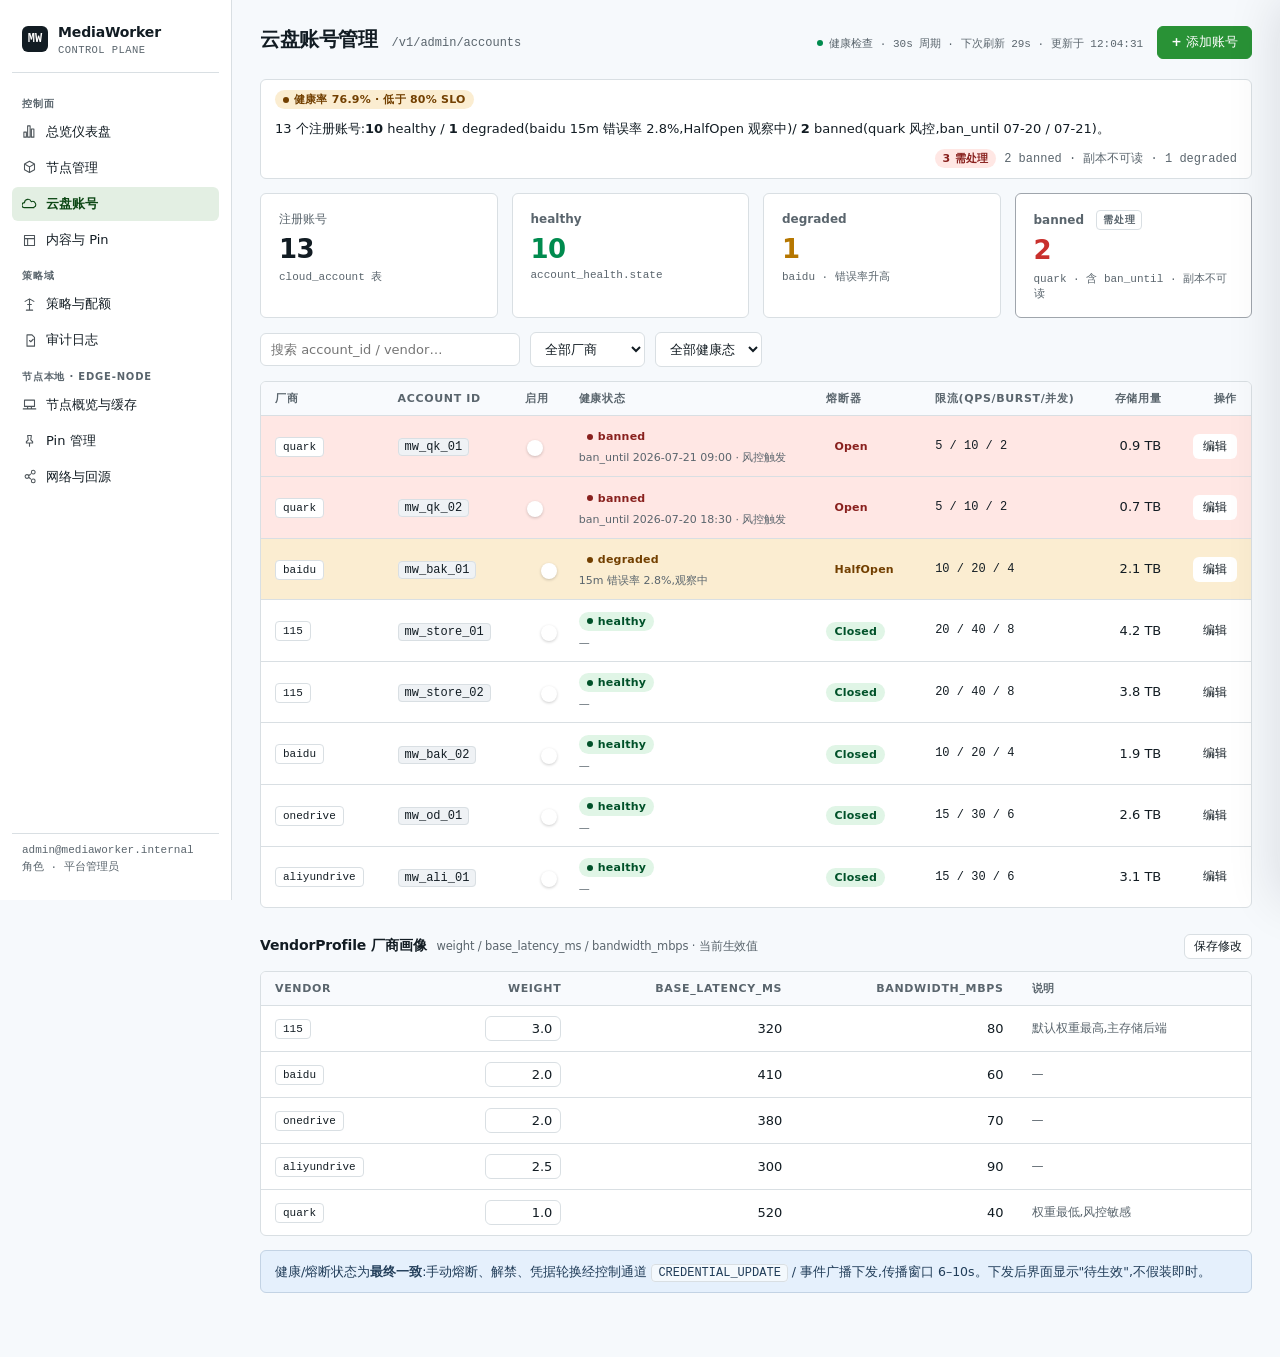
==== ui/accounts.html @ b16d65c3 "fix(accountpool): register OAuth2 credentials in BuildFromConfig BuildFromConfig created a TokenMana" ====
<!doctype html>
<html lang="zh-CN">
<head>
<meta charset="utf-8" />
<meta name="viewport" content="width=device-width, initial-scale=1" />
<title>云盘账号 · MediaWorker 控制面</title>
<link rel="stylesheet" href="assets/app.css" />
<style>
  /* 精修模板:状态一句话 / 锚点卡 / 行分层 / 轮询活体 — 与节点本地页同一语言 */
  .status-strip {
    display: flex; align-items: center; gap: 10px; flex-wrap: wrap;
    border: 1px solid var(--border); border-radius: var(--radius);
    background: var(--surface); padding: 10px 14px; margin-bottom: 14px;
    font-size: 13px;
  }
  .status-strip .s-text b { font-weight: 650; font-variant-numeric: tabular-nums; }
  .status-strip .s-alert { margin-left: auto; display: inline-flex; align-items: center; gap: 8px; font: 12px var(--font-mono); color: var(--muted); }
  .card-anchor { border-color: oklch(72% 0.012 250); }
  .card-anchor .watch {
    font: 600 10px var(--font-mono); letter-spacing: 0.08em; text-transform: uppercase;
    color: var(--muted); border: 1px solid var(--border); border-radius: 4px; padding: 2px 6px; margin-left: 6px;
  }
  tr.row-bad td { background: var(--danger-bg); }
  tr.row-warn td { background: var(--warn-bg); }
  tr.row-dim td { opacity: 0.6; }
  @keyframes fd-pulse { 0%, 100% { opacity: 1; } 50% { opacity: 0.3; } }
  .freshness .dot { animation: fd-pulse 2s ease-in-out infinite; }
  .freshness .tick { font: 11px var(--font-mono); color: var(--muted); }
</style>
</head>
<body>
<div class="shell">
  <aside class="sidebar"></aside>
  <main class="main">
    <div class="topbar">
      <button class="menu-btn">☰</button>
      <h1>云盘账号管理</h1>
      <span class="crumb">/v1/admin/accounts</span>
      <span class="spacer"></span>
      <span class="freshness"><span class="dot"></span>健康检查 · 30s 周期<span class="tick" id="poll-tick">· 下次刷新 30s · 更新于 12:04:31</span></span>
      <button class="btn primary" id="add-acct">+ 添加账号</button>
    </div>

    <!-- 状态一句话:健康率结论先行,banned/degraded 单独亮出 -->
    <div class="status-strip" data-od-id="status-strip">
      <span class="pill warn"><span class="d"></span>健康率 76.9% · 低于 80% SLO</span>
      <span class="s-text">13 个注册账号:<b>10</b> healthy / <b>1</b> degraded(baidu 15m 错误率 2.8%,HalfOpen 观察中)/ <b>2</b> banned(quark 风控,ban_until 07-20 / 07-21)。</span>
      <span class="s-alert"><span class="pill bad">3 需处理</span>2 banned · 副本不可读 · 1 degraded</span>
    </div>

    <div class="grid g-4" style="margin-bottom:14px;">
      <div class="card stat"><span class="label">注册账号</span><span class="value num">13</span><span class="target">cloud_account 表</span></div>
      <div class="card stat ok"><span class="label">healthy</span><span class="value num">10</span><span class="target">account_health.state</span></div>
      <div class="card stat warn"><span class="label">degraded</span><span class="value num">1</span><span class="target">baidu · 错误率升高</span></div>
      <div class="card stat bad card-anchor"><span class="label">banned <span class="watch">需处理</span></span><span class="value num">2</span><span class="target">quark · 含 ban_until · 副本不可读</span></div>
    </div>

    <div class="toolbar">
      <input class="input search" id="q" placeholder="搜索 account_id / vendor…" />
      <select class="input" id="f-vendor">
        <option value="">全部厂商</option><option>115</option><option>baidu</option><option>quark</option><option>onedrive</option><option>aliyundrive</option>
      </select>
      <select class="input" id="f-state">
        <option value="">全部健康态</option><option>healthy</option><option>degraded</option><option>banned</option>
      </select>
    </div>

    <div class="tbl-wrap">
      <table class="tbl">
        <thead>
          <tr>
            <th>厂商</th><th>Account ID</th><th>启用</th><th>健康状态</th><th>熔断器</th>
            <th>限流(QPS/Burst/并发)</th><th class="r">存储用量</th><th class="r">操作</th>
          </tr>
        </thead>
        <tbody id="acct-body"></tbody>
      </table>
    </div>

    <!-- VendorProfile -->
    <div class="section-h">VendorProfile 厂商画像
      <span class="hint">weight / base_latency_ms / bandwidth_mbps · 当前生效值</span>
      <span class="spacer"></span>
      <button class="btn sm" id="vp-save">保存修改</button>
    </div>
    <div class="tbl-wrap">
      <table class="tbl">
        <thead><tr><th>Vendor</th><th class="r">weight</th><th class="r">base_latency_ms</th><th class="r">bandwidth_mbps</th><th>说明</th></tr></thead>
        <tbody id="vp-body"></tbody>
      </table>
    </div>

    <div class="notice mt">
      <div>健康/熔断状态为<b>最终一致</b>:手动熔断、解禁、凭据轮换经控制通道 <code>CREDENTIAL_UPDATE</code> / 事件广播下发,传播窗口 6–10s。下发后界面显示"待生效",不假装即时。</div>
    </div>
  </main>
</div>

<!-- 编辑抽屉 -->
<div class="drawer" id="acct-drawer">
  <div class="d-head">
    <div>
      <h2 id="ad-title">编辑账号</h2>
      <div class="sub mono" id="ad-id"></div>
    </div>
    <button class="d-close" onclick="MW.closeAll()">✕</button>
  </div>
  <div class="d-body">
    <div class="card">
      <h3>基本信息</h3>
      <div class="form-row">
        <div class="field"><label>厂商</label>
          <select class="input" id="ad-vendor"><option>115</option><option>baidu</option><option>quark</option><option>onedrive</option><option>aliyundrive</option></select>
        </div>
        <div class="field"><label>Account ID</label><input class="input mono" id="ad-acct" /></div>
      </div>
      <div class="field">
        <label>凭据(JSON)</label>
        <textarea class="input mono" id="ad-cred" rows="4" placeholder='留空 = 不修改。当前值已掩码:{"cookies":"••••••","refresh_token":"••••••"}'></textarea>
        <span class="help">凭据为敏感数据,默认只显示掩码;覆盖写入会触发 CREDENTIAL_UPDATE 广播并写审计。</span>
      </div>
    </div>

    <div class="card mt">
      <h3>限流配置</h3>
      <div class="form-row">
        <div class="field"><label>QPS</label><input class="input num" id="ad-qps" /></div>
        <div class="field"><label>Burst</label><input class="input num" id="ad-burst" /></div>
      </div>
      <div class="field" style="width:50%;"><label>并发数</label><input class="input num" id="ad-conc" /></div>
    </div>

    <div class="card mt">
      <h3>运行状态(只读)</h3>
      <dl class="dl" id="ad-status"></dl>
    </div>

    <div class="section-h">操作</div>
    <div style="display:flex;gap:8px;flex-wrap:wrap;">
      <button class="btn primary" id="ad-save">保存并下发</button>
      <button class="btn" id="ad-rotate">轮换凭据</button>
      <button class="btn" id="ad-circuit">手动熔断</button>
      <button class="btn danger" id="ad-ban">手动封禁</button>
    </div>
    <p style="font-size:11.5px;color:var(--muted);margin-top:10px;">
      封禁 / 熔断为危险操作,需二次确认并写审计日志;解封与解禁在确认后同样走 6–10s 传播。
    </p>
  </div>
</div>

<script src="assets/app.js"></script>
<script>
  MW.injectSidebar('accounts');
  MW.injectChrome();

  const accts = [
    { v:'115',         id:'mw_store_01', on:true,  st:'healthy',  circ:'Closed',   qps:[20,40,8],  use:'4.2 TB', err:'—' },
    { v:'115',         id:'mw_store_02', on:true,  st:'healthy',  circ:'Closed',   qps:[20,40,8],  use:'3.8 TB', err:'—' },
    { v:'baidu',       id:'mw_bak_01',   on:true,  st:'degraded', circ:'HalfOpen', qps:[10,20,4],  use:'2.1 TB', err:'15m 错误率 2.8%,观察中' },
    { v:'baidu',       id:'mw_bak_02',   on:true,  st:'healthy',  circ:'Closed',   qps:[10,20,4],  use:'1.9 TB', err:'—' },
    { v:'quark',       id:'mw_qk_01',    on:false, st:'banned',   circ:'Open',     qps:[5,10,2],   use:'0.9 TB', err:'ban_until 2026-07-21 09:00 · 风控触发' },
    { v:'quark',       id:'mw_qk_02',    on:false, st:'banned',   circ:'Open',     qps:[5,10,2],   use:'0.7 TB', err:'ban_until 2026-07-20 18:30 · 风控触发' },
    { v:'onedrive',    id:'mw_od_01',    on:true,  st:'healthy',  circ:'Closed',   qps:[15,30,6],  use:'2.6 TB', err:'—' },
    { v:'aliyundrive', id:'mw_ali_01',   on:true,  st:'healthy',  circ:'Closed',   qps:[15,30,6],  use:'3.1 TB', err:'—' },
  ];

  const healthPill = s => s==='healthy' ? '<span class="pill ok"><span class="d"></span>healthy</span>'
    : s==='degraded' ? '<span class="pill warn"><span class="d"></span>degraded</span>'
    : '<span class="pill bad"><span class="d"></span>banned</span>';
  const circPill = c => c==='Closed' ? '<span class="pill ok">Closed</span>'
    : c==='HalfOpen' ? '<span class="pill warn">HalfOpen</span>'
    : '<span class="pill bad">Open</span>';

  function render() {
    const q = document.getElementById('q').value.trim().toLowerCase();
    const fv = document.getElementById('f-vendor').value;
    const fs = document.getElementById('f-state').value;
    const rows = accts.filter(a =>
      (!q || (a.v + a.id).toLowerCase().includes(q)) && (!fv || a.v === fv) && (!fs || a.st === fs));
    const rank = { banned: 0, degraded: 1, healthy: 2 };
    rows.sort((a, b) => rank[a.st] - rank[b.st]);
    const rowCls = a => a.st === 'banned' ? 'clickable row-bad' : a.st === 'degraded' ? 'clickable row-warn' : 'clickable';
    document.getElementById('acct-body').innerHTML = rows.map(a => `
      <tr class="${rowCls(a)}" data-i="${accts.indexOf(a)}">
        <td><span class="chip">${a.v}</span></td>
        <td><code>${a.id}</code></td>
        <td><label class="switch" onclick="event.stopPropagation()"><input type="checkbox" ${a.on?'checked':''} data-toggle="${accts.indexOf(a)}"><span class="track"></span></label></td>
        <td>${healthPill(a.st)}<div style="font-size:11px;color:var(--muted);margin-top:3px;max-width:220px">${a.err}</div></td>
        <td>${circPill(a.circ)}</td>
        <td class="mono" style="font-size:12px">${a.qps.join(' / ')}</td>
        <td class="r num">${a.use}</td>
        <td class="r"><button class="btn sm ghost" data-i="${accts.indexOf(a)}">编辑</button></td>
      </tr>`).join('');
    document.querySelectorAll('#acct-body tr').forEach(tr =>
      tr.addEventListener('click', () => openAcct(+tr.dataset.i)));
    document.querySelectorAll('[data-toggle]').forEach(sw => sw.addEventListener('change', e => {
      const a = accts[+e.target.dataset.toggle];
      MW.dispatched(`${a.id} ${e.target.checked ? '启用' : '禁用'}`);
    }));
  }

  function openAcct(i) {
    const a = accts[i];
    document.getElementById('ad-id').textContent = `${a.v}:${a.id}`;
    document.getElementById('ad-vendor').value = a.v;
    document.getElementById('ad-acct').value = a.id;
    document.getElementById('ad-qps').value = a.qps[0];
    document.getElementById('ad-burst').value = a.qps[1];
    document.getElementById('ad-conc').value = a.qps[2];
    document.getElementById('ad-cred').value = '';
    document.getElementById('ad-status').innerHTML = `
      <dt>健康状态</dt><dd>${healthPill(a.st)}</dd>
      <dt>熔断器</dt><dd>${circPill(a.circ)}</dd>
      <dt>最近错误</dt><dd style="font-size:12.5px">${a.err}</dd>
      <dt>存储用量</dt><dd class="num">${a.use}</dd>
      <dt>延迟(基线/实测)</dt><dd class="num">${({ '115':320, baidu:410, quark:520, onedrive:380, aliyundrive:300 })[a.v]} ms / ${({ '115':342, baidu:588, quark:0, onedrive:361, aliyundrive:298 })[a.v] || '—'} ms</dd>`;
    document.getElementById('ad-save').onclick = () => { MW.closeAll(); MW.dispatched('账号配置更新'); };
    document.getElementById('ad-rotate').onclick = () => MW.confirmDanger({
      title:'轮换凭据', body:`将向全节点广播 CREDENTIAL_UPDATE,旧凭据在快照周期后失效。确认轮换 ${a.v}:${a.id} 的凭据?`,
      phrase:'轮换凭据', actionLabel:'确认轮换', onConfirm:()=>MW.dispatched('凭据轮换')});
    document.getElementById('ad-circuit').onclick = () => MW.confirmDanger({
      title:'手动熔断(ForceOpen)', body:`熔断后该账号立即停止参与回源调度,恢复需手动 ForceClose。确认熔断 ${a.v}:${a.id}?`,
      phrase:'手动熔断', actionLabel:'确认熔断', onConfirm:()=>MW.dispatched('熔断器 ForceOpen')});
    document.getElementById('ad-ban').onclick = () => MW.confirmDanger({
      title:'手动封禁', body:`MarkBanned 会将账号置为 banned 并强制开熔断,影响所有引用该账号副本的内容可读性。确认封禁 ${a.v}:${a.id}?`,
      phrase:'确认封禁', actionLabel:'确认封禁', onConfirm:()=>MW.dispatched('手动封禁')});
    MW.openDrawer('acct-drawer');
  }

  document.getElementById('add-acct').onclick = () => openAcct(0);

  // VendorProfile — 需求文档 §5.1 默认值
  const vp = [
    ['115',         3.0, 320, 80,  '默认权重最高,主存储后端'],
    ['baidu',       2.0, 410, 60,  ''],
    ['onedrive',    2.0, 380, 70,  ''],
    ['aliyundrive', 2.5, 300, 90,  ''],
    ['quark',       1.0, 520, 40,  '权重最低,风控敏感'],
  ];
  document.getElementById('vp-body').innerHTML = vp.map(r => `
    <tr><td><span class="chip">${r[0]}</span></td>
      <td class="r"><input class="input num" style="width:76px;padding:4px 8px;text-align:right" value="${r[1].toFixed(1)}"></td>
      <td class="r num">${r[2]}</td><td class="r num">${r[3]}</td>
      <td style="font-size:12px;color:var(--muted)">${r[4]||'—'}</td></tr>`).join('');
  document.getElementById('vp-save').onclick = () => MW.dispatched('VendorProfile 更新');

  ['q','f-vendor','f-state'].forEach(id => document.getElementById(id).addEventListener('input', render));
  render();

  // 轮询活体感:倒计时 + 更新时刻(时钟真实走动,健康态为 30s 检查快照)
  (function () {
    const tick = document.getElementById('poll-tick');
    let left = 30, last = '12:04:31';
    const clock = () => new Date().toTimeString().slice(0, 8);
    setInterval(() => {
      left -= 1;
      if (left <= 0) { left = 30; last = clock(); }
      tick.textContent = `· 下次刷新 ${left}s · 更新于 ${last}`;
    }, 1000);
  })();
</script>
</body>
</html>
---- ui/assets/app.css ----
/* ==========================================================================
   MediaWorker Admin — 共享设计系统
   方向:Tech / Utility(Datadog / GitHub 系) — 信息密度优先,等宽数字,
   细线边框,状态徽章。令牌来自方向库 tech-utility,语义色用 oklch 推导。
   ========================================================================== */

:root {
  /* 方向库 tech-utility 令牌(verbatim) */
  --bg:      oklch(98% 0.005 250);
  --surface: oklch(100% 0 0);
  --fg:      oklch(22% 0.02 240);
  --muted:   oklch(50% 0.018 240);
  --border:  oklch(90% 0.008 240);
  --accent:  oklch(58% 0.16 145);

  /* 语义色 — 按用途命名,oklch 推导 */
  --success:      oklch(56% 0.14 155);
  --success-bg:   oklch(95% 0.03 155);
  --warn:         oklch(62% 0.14 75);
  --warn-bg:      oklch(95% 0.04 85);
  --danger:       oklch(55% 0.19 27);
  --danger-bg:    oklch(95% 0.03 27);
  --info:         oklch(52% 0.11 250);
  --info-bg:      oklch(95% 0.02 250);
  --planned:      oklch(52% 0.09 290);
  --planned-bg:   oklch(95% 0.02 290);

  --font-body: -apple-system, BlinkMacSystemFont, 'Inter', 'Segoe UI', system-ui, sans-serif;
  --font-mono: 'JetBrains Mono', 'IBM Plex Mono', ui-monospace, Menlo, monospace;

  --radius: 6px;
  --sidebar-w: 232px;
}

* { box-sizing: border-box; margin: 0; padding: 0; }

html, body {
  background: var(--bg);
  color: var(--fg);
  font: 14px/1.55 var(--font-body);
  -webkit-font-smoothing: antialiased;
}

.mono, .num { font-family: var(--font-mono); font-variant-numeric: tabular-nums; }
.num { font-family: var(--font-body); font-variant-numeric: tabular-nums; }

/* ---------- 布局骨架 ---------- */
.shell { display: flex; min-height: 100vh; }

.sidebar {
  width: var(--sidebar-w);
  flex: 0 0 var(--sidebar-w);
  background: var(--surface);
  border-right: 1px solid var(--border);
  position: sticky;
  top: 0;
  height: 100vh;
  display: flex;
  flex-direction: column;
  padding: 16px 12px;
  gap: 2px;
}
.sidebar .brand {
  display: flex; align-items: center; gap: 10px;
  padding: 6px 10px 16px;
  border-bottom: 1px solid var(--border);
  margin-bottom: 12px;
}
.sidebar .brand .mark {
  width: 26px; height: 26px; border-radius: 6px;
  background: var(--fg);
  display: grid; place-items: center;
  color: var(--surface);
  font: 700 12px/1 var(--font-mono);
}
.sidebar .brand .name { font-weight: 650; font-size: 14px; letter-spacing: -0.01em; }
.sidebar .brand .sub { font: 10.5px var(--font-mono); color: var(--muted); letter-spacing: 0.04em; }
.sidebar .nav-label {
  font: 600 10px/1 var(--font-body);
  letter-spacing: 0.08em; text-transform: uppercase;
  color: var(--muted);
  padding: 12px 10px 4px;
}
.sidebar a {
  display: flex; align-items: center; gap: 9px;
  padding: 7px 10px;
  border-radius: var(--radius);
  color: var(--fg);
  text-decoration: none;
  font-size: 13px; font-weight: 500;
}
.sidebar a svg { width: 15px; height: 15px; stroke-width: 1.7; flex: none; opacity: 0.75; }
.sidebar a:hover { background: oklch(96% 0.005 250); }
.sidebar a.active { background: oklch(94% 0.02 145); color: oklch(35% 0.1 145); font-weight: 600; }
.sidebar a.active svg { opacity: 1; }
.sidebar .foot {
  margin-top: auto;
  padding: 10px;
  border-top: 1px solid var(--border);
  font: 11px var(--font-mono);
  color: var(--muted);
  display: flex; flex-direction: column; gap: 3px;
}

.main { flex: 1; min-width: 0; padding: 24px 28px 64px; }

.topbar {
  display: flex; align-items: baseline; gap: 14px;
  margin-bottom: 20px;
  flex-wrap: wrap;
}
.topbar h1 { font-size: 20px; font-weight: 650; letter-spacing: -0.02em; }
.topbar .crumb { font: 12px var(--font-mono); color: var(--muted); }
.topbar .spacer { flex: 1; }
.topbar .freshness {
  font: 11px var(--font-mono); color: var(--muted);
  display: inline-flex; align-items: center; gap: 6px;
}
.freshness .dot { width: 6px; height: 6px; border-radius: 50%; background: var(--success); }

/* ---------- 卡片与栅格 ---------- */
.card {
  background: var(--surface);
  border: 1px solid var(--border);
  border-radius: var(--radius);
  padding: 16px 18px;
}
.card > h3, .card-title {
  font-size: 13px; font-weight: 650; letter-spacing: -0.01em;
  margin-bottom: 12px;
  display: flex; align-items: center; gap: 8px; flex-wrap: wrap;
}
.card .card-title .hint { font: 400 11px var(--font-body); color: var(--muted); }

.grid { display: grid; gap: 14px; }
.g-4 { grid-template-columns: repeat(4, 1fr); }
.g-3 { grid-template-columns: repeat(3, 1fr); }
.g-2 { grid-template-columns: repeat(2, 1fr); }
.g-21 { grid-template-columns: 2fr 1fr; }
.g-12 { grid-template-columns: 1fr 2fr; }
.mt { margin-top: 14px; }

/* ---------- 指标卡 ---------- */
.stat { display: flex; flex-direction: column; gap: 6px; }
.stat .label {
  font-size: 12px; color: var(--muted); font-weight: 550;
  display: flex; align-items: center; gap: 6px;
}
.stat .value {
  font: 650 26px/1.1 var(--font-body);
  font-variant-numeric: tabular-nums;
  letter-spacing: -0.02em;
}
.stat .value small { font: 500 13px var(--font-body); color: var(--muted); letter-spacing: 0; }
.stat .target { font: 11px var(--font-mono); color: var(--muted); }
.stat.ok .value { color: var(--success); }
.stat.warn .value { color: var(--warn); }
.stat.bad .value { color: var(--danger); }

/* ---------- 表格 ---------- */
.tbl-wrap { overflow-x: auto; border: 1px solid var(--border); border-radius: var(--radius); background: var(--surface); }
table.tbl { width: 100%; border-collapse: collapse; font-size: 13px; }
.tbl th {
  text-align: left;
  font: 600 11px var(--font-body);
  letter-spacing: 0.06em; text-transform: uppercase;
  color: var(--muted);
  padding: 9px 14px;
  border-bottom: 1px solid var(--border);
  white-space: nowrap;
  background: oklch(98.5% 0.004 250);
}
.tbl td {
  padding: 10px 14px;
  border-bottom: 1px solid var(--border);
  vertical-align: middle;
}
.tbl tr:last-child td { border-bottom: 0; }
.tbl tbody tr { transition: background 0.1s; }
.tbl tbody tr:hover { background: oklch(97.5% 0.004 250); }
.tbl tr.clickable { cursor: pointer; }
.tbl .r { text-align: right; }
.tbl .c { text-align: center; }
.tbl code, code {
  font: 12px var(--font-mono);
  background: oklch(96% 0.005 250);
  padding: 1px 6px; border-radius: 4px;
  border: 1px solid var(--border);
}

/* ---------- 徽章 / 状态 ---------- */
.pill {
  display: inline-flex; align-items: center; gap: 5px;
  font: 600 11px/1 var(--font-body);
  letter-spacing: 0.02em;
  padding: 4px 8px;
  border-radius: 999px;
  white-space: nowrap;
}
.pill .d { width: 6px; height: 6px; border-radius: 50%; background: currentColor; }
.pill.ok      { color: oklch(38% 0.1 155);  background: var(--success-bg); }
.pill.warn    { color: oklch(42% 0.11 70);  background: var(--warn-bg); }
.pill.bad     { color: oklch(42% 0.14 27);  background: var(--danger-bg); }
.pill.info    { color: oklch(38% 0.09 250); background: var(--info-bg); }
.pill.planned { color: oklch(38% 0.08 290); background: var(--planned-bg); }
.pill.neutral { color: var(--muted); background: oklch(95% 0.005 250); }

.chip {
  display: inline-flex; align-items: center;
  font: 500 11px var(--font-mono);
  padding: 3px 7px;
  border: 1px solid var(--border);
  border-radius: 4px;
  color: var(--fg);
  background: var(--surface);
  white-space: nowrap;
}

.tag-live    { color: oklch(38% 0.1 155); }
.tag-planned { color: oklch(42% 0.08 290); font-style: normal; }

/* ---------- 按钮 ---------- */
.btn {
  display: inline-flex; align-items: center; gap: 6px;
  font: 550 12.5px var(--font-body);
  padding: 7px 13px;
  border-radius: var(--radius);
  border: 1px solid var(--border);
  background: var(--surface);
  color: var(--fg);
  cursor: pointer;
  transition: background 0.12s, border-color 0.12s;
  text-decoration: none;
}
.btn:hover { background: oklch(96.5% 0.005 250); }
.btn.primary { background: var(--accent); border-color: var(--accent); color: #fff; }
.btn.primary:hover { background: oklch(52% 0.15 145); }
.btn.danger { color: var(--danger); border-color: oklch(85% 0.05 27); }
.btn.danger:hover { background: var(--danger-bg); }
.btn.ghost { border-color: transparent; }
.btn.sm { padding: 4px 9px; font-size: 11.5px; }
.btn[disabled] { opacity: 0.45; cursor: not-allowed; }
.btn svg { width: 14px; height: 14px; stroke-width: 1.8; }

/* ---------- 表单 ---------- */
.field { display: flex; flex-direction: column; gap: 5px; margin-bottom: 14px; }
.field label { font-size: 12px; font-weight: 600; }
.field .help { font-size: 11px; color: var(--muted); }
.input, select.input, textarea.input {
  font: 13px var(--font-body);
  padding: 8px 10px;
  border: 1px solid var(--border);
  border-radius: var(--radius);
  background: var(--surface);
  color: var(--fg);
  width: 100%;
}
.input:focus { outline: 2px solid oklch(80% 0.06 145); outline-offset: 0; border-color: var(--accent); }
.input.mono { font-family: var(--font-mono); font-size: 12.5px; }
.form-row { display: grid; grid-template-columns: 1fr 1fr; gap: 12px; }

.switch { position: relative; width: 34px; height: 20px; flex: none; cursor: pointer; }
.switch input { opacity: 0; width: 0; height: 0; }
.switch .track {
  position: absolute; inset: 0; border-radius: 999px;
  background: oklch(88% 0.008 240); transition: background 0.15s;
}
.switch .track::after {
  content: ''; position: absolute; top: 2px; left: 2px;
  width: 16px; height: 16px; border-radius: 50%;
  background: #fff; box-shadow: 0 1px 3px rgba(0,0,0,0.2);
  transition: transform 0.15s;
}
.switch input:checked + .track { background: var(--accent); }
.switch input:checked + .track::after { transform: translateX(14px); }

/* ---------- 用量条 ---------- */
.meter { display: flex; flex-direction: column; gap: 4px; min-width: 110px; }
.meter .m-top { display: flex; justify-content: space-between; font: 11px var(--font-mono); color: var(--muted); }
.meter .bar { height: 5px; border-radius: 3px; background: oklch(93% 0.006 250); overflow: hidden; }
.meter .bar i { display: block; height: 100%; border-radius: 3px; background: oklch(62% 0.04 240); }
.meter .bar i.w { background: var(--warn); }
.meter .bar i.b { background: var(--danger); }

/* ---------- 分段 / Tabs ---------- */
.tabs { display: flex; gap: 2px; border-bottom: 1px solid var(--border); margin-bottom: 16px; }
.tabs button {
  font: 550 13px var(--font-body);
  padding: 9px 14px;
  background: none; border: 0; cursor: pointer;
  color: var(--muted);
  border-bottom: 2px solid transparent;
  margin-bottom: -1px;
}
.tabs button:hover { color: var(--fg); }
.tabs button.active { color: var(--fg); border-bottom-color: var(--accent); font-weight: 650; }
.tab-pane { display: none; }
.tab-pane.active { display: block; }

/* ---------- 描述列表 ---------- */
.dl { display: grid; grid-template-columns: 150px 1fr; row-gap: 8px; column-gap: 16px; font-size: 13px; }
.dl dt { color: var(--muted); font-weight: 500; }
.dl dd { font-variant-numeric: tabular-nums; word-break: break-all; }

/* ---------- 抽屉 / 弹窗 / Toast ---------- */
.scrim {
  position: fixed; inset: 0;
  background: rgba(15, 20, 30, 0.4);
  opacity: 0; pointer-events: none;
  transition: opacity 0.18s;
  z-index: 60;
}
.scrim.open { opacity: 1; pointer-events: auto; }

.drawer {
  position: fixed; top: 0; right: 0; bottom: 0;
  width: min(640px, 94vw);
  background: var(--bg);
  border-left: 1px solid var(--border);
  box-shadow: -16px 0 48px rgba(15,20,30,0.12);
  transform: translateX(102%);
  transition: transform 0.22s cubic-bezier(0.32, 0.72, 0, 1);
  z-index: 61;
  display: flex; flex-direction: column;
}
.drawer.open { transform: translateX(0); }
.drawer .d-head {
  display: flex; align-items: flex-start; gap: 12px;
  padding: 18px 22px 14px;
  border-bottom: 1px solid var(--border);
  background: var(--surface);
}
.drawer .d-head h2 { font-size: 15px; font-weight: 650; letter-spacing: -0.01em; }
.drawer .d-head .sub { font: 11.5px var(--font-mono); color: var(--muted); margin-top: 3px; word-break: break-all; }
.drawer .d-body { flex: 1; overflow-y: auto; padding: 18px 22px 40px; }
.drawer .d-close {
  margin-left: auto; background: none; border: 0; cursor: pointer;
  font-size: 18px; color: var(--muted); line-height: 1; padding: 4px;
}
.drawer .d-close:hover { color: var(--fg); }

.modal {
  position: fixed; top: 50%; left: 50%;
  transform: translate(-50%, -50%) scale(0.97);
  width: min(480px, 92vw);
  background: var(--surface);
  border: 1px solid var(--border);
  border-radius: 10px;
  box-shadow: 0 24px 64px rgba(15,20,30,0.2);
  opacity: 0; pointer-events: none;
  transition: opacity 0.15s, transform 0.15s;
  z-index: 62;
  padding: 22px;
}
.modal.open { opacity: 1; pointer-events: auto; transform: translate(-50%, -50%) scale(1); }
.modal h3 { font-size: 15px; font-weight: 650; margin-bottom: 8px; }
.modal p { font-size: 13px; color: var(--muted); margin-bottom: 6px; }
.modal .m-acts { display: flex; justify-content: flex-end; gap: 8px; margin-top: 18px; }
.modal .confirm-phrase { margin-top: 12px; }

#toasts {
  position: fixed; bottom: 20px; right: 20px;
  display: flex; flex-direction: column; gap: 8px;
  z-index: 80;
}
.toast {
  display: flex; align-items: flex-start; gap: 9px;
  background: oklch(22% 0.02 240);
  color: oklch(96% 0.005 250);
  font-size: 12.5px;
  padding: 11px 14px;
  border-radius: 8px;
  box-shadow: 0 10px 30px rgba(0,0,0,0.25);
  max-width: 360px;
  animation: toast-in 0.22s cubic-bezier(0.32, 0.72, 0, 1);
}
.toast .t-sub { display: block; font: 11px var(--font-mono); opacity: 0.65; margin-top: 2px; }
@keyframes toast-in { from { transform: translateY(8px); opacity: 0; } }

/* ---------- 空态 / 提示条 ---------- */
.notice {
  display: flex; gap: 10px; align-items: flex-start;
  border: 1px solid oklch(86% 0.03 250);
  background: var(--info-bg);
  border-radius: var(--radius);
  padding: 11px 14px;
  font-size: 12.5px;
  color: oklch(35% 0.06 250);
}
.notice.warn { border-color: oklch(84% 0.06 75); background: var(--warn-bg); color: oklch(38% 0.09 65); }
.notice.bad { border-color: oklch(84% 0.06 27); background: var(--danger-bg); color: oklch(38% 0.12 27); }
.notice.planned { border-color: oklch(85% 0.04 290); background: var(--planned-bg); color: oklch(36% 0.07 290); }
.notice b { font-weight: 650; }
.notice code { background: rgba(255,255,255,0.6); }

.empty { padding: 36px; text-align: center; color: var(--muted); font-size: 13px; }

/* ---------- 简易图表 ---------- */
.spark { display: flex; align-items: flex-end; gap: 2px; height: 44px; }
.spark i { flex: 1; background: oklch(88% 0.03 145); border-radius: 2px 2px 0 0; min-height: 2px; }
.spark i.hot { background: var(--accent); }

.hbar { display: grid; grid-template-columns: 110px 1fr 52px; gap: 10px; align-items: center; font-size: 12px; padding: 5px 0; }
.hbar .hb-track { height: 8px; background: oklch(93% 0.006 250); border-radius: 4px; overflow: hidden; }
.hbar .hb-track i { display: block; height: 100%; background: oklch(62% 0.04 240); border-radius: 4px; }
.hbar .num { text-align: right; color: var(--muted); font-size: 11.5px; }

/* ---------- 杂项 ---------- */
.kv-strip { display: flex; gap: 22px; flex-wrap: wrap; font-size: 12.5px; }
.kv-strip .kv { display: flex; flex-direction: column; gap: 2px; }
.kv-strip .kv .k { font-size: 11px; color: var(--muted); }
.kv-strip .kv .v { font-weight: 600; font-variant-numeric: tabular-nums; }

.tree { font: 12.5px var(--font-mono); }
.tree .t-row {
  display: flex; align-items: center; gap: 10px;
  padding: 8px 12px;
  border: 1px solid var(--border);
  border-radius: var(--radius);
  background: var(--surface);
  margin-bottom: 6px;
  flex-wrap: wrap;
}
.tree .t-row.child { margin-left: 28px; position: relative; }
.tree .t-row.child::before {
  content: ''; position: absolute; left: -16px; top: 50%;
  width: 12px; height: 1px; background: var(--border);
}

.stepper { display: flex; align-items: center; gap: 0; margin: 6px 0 2px; flex-wrap: wrap; }
.stepper .st { display: flex; align-items: center; gap: 7px; font-size: 12px; font-weight: 550; }
.stepper .st .ico {
  width: 20px; height: 20px; border-radius: 50%;
  display: grid; place-items: center;
  font: 700 10px var(--font-mono);
  border: 1.5px solid var(--border); color: var(--muted);
  background: var(--surface);
}
.stepper .st.done .ico { border-color: var(--success); color: var(--success); }
.stepper .st.fail .ico { border-color: var(--danger); color: var(--danger); }
.stepper .st.run .ico { border-color: var(--warn); color: var(--warn); }
.stepper .sep { width: 26px; height: 1.5px; background: var(--border); margin: 0 8px; }

.section-h {
  display: flex; align-items: baseline; gap: 10px;
  font-size: 14px; font-weight: 650; letter-spacing: -0.01em;
  margin: 26px 0 12px;
}
.section-h .hint { font: 400 11.5px var(--font-body); color: var(--muted); }
.section-h .spacer { flex: 1; }

.toolbar { display: flex; gap: 10px; align-items: center; margin-bottom: 14px; flex-wrap: wrap; }
.toolbar .spacer { flex: 1; }
.toolbar .input { width: auto; }
.toolbar .search { width: 260px; }

/* ---------- 响应式 ---------- */
.menu-btn { display: none; }
@media (max-width: 1180px) {
  .g-4 { grid-template-columns: repeat(2, 1fr); }
  .g-3 { grid-template-columns: repeat(2, 1fr); }
  .g-21, .g-12, .g-2 { grid-template-columns: 1fr; }
}
@media (max-width: 900px) {
  .sidebar {
    position: fixed; z-index: 70; left: 0; top: 0;
    transform: translateX(-100%);
    transition: transform 0.2s;
    box-shadow: 16px 0 48px rgba(15,20,30,0.12);
  }
  .sidebar.open { transform: translateX(0); }
  .menu-btn {
    display: inline-flex; align-items: center; justify-content: center;
    width: 32px; height: 32px;
    border: 1px solid var(--border); border-radius: var(--radius);
    background: var(--surface); cursor: pointer; font-size: 15px;
  }
  .main { padding: 16px 16px 56px; }
  .g-4, .g-3 { grid-template-columns: 1fr; }
  .toolbar .search { width: 100%; }
  .form-row { grid-template-columns: 1fr; }
  .dl { grid-template-columns: 120px 1fr; }
}
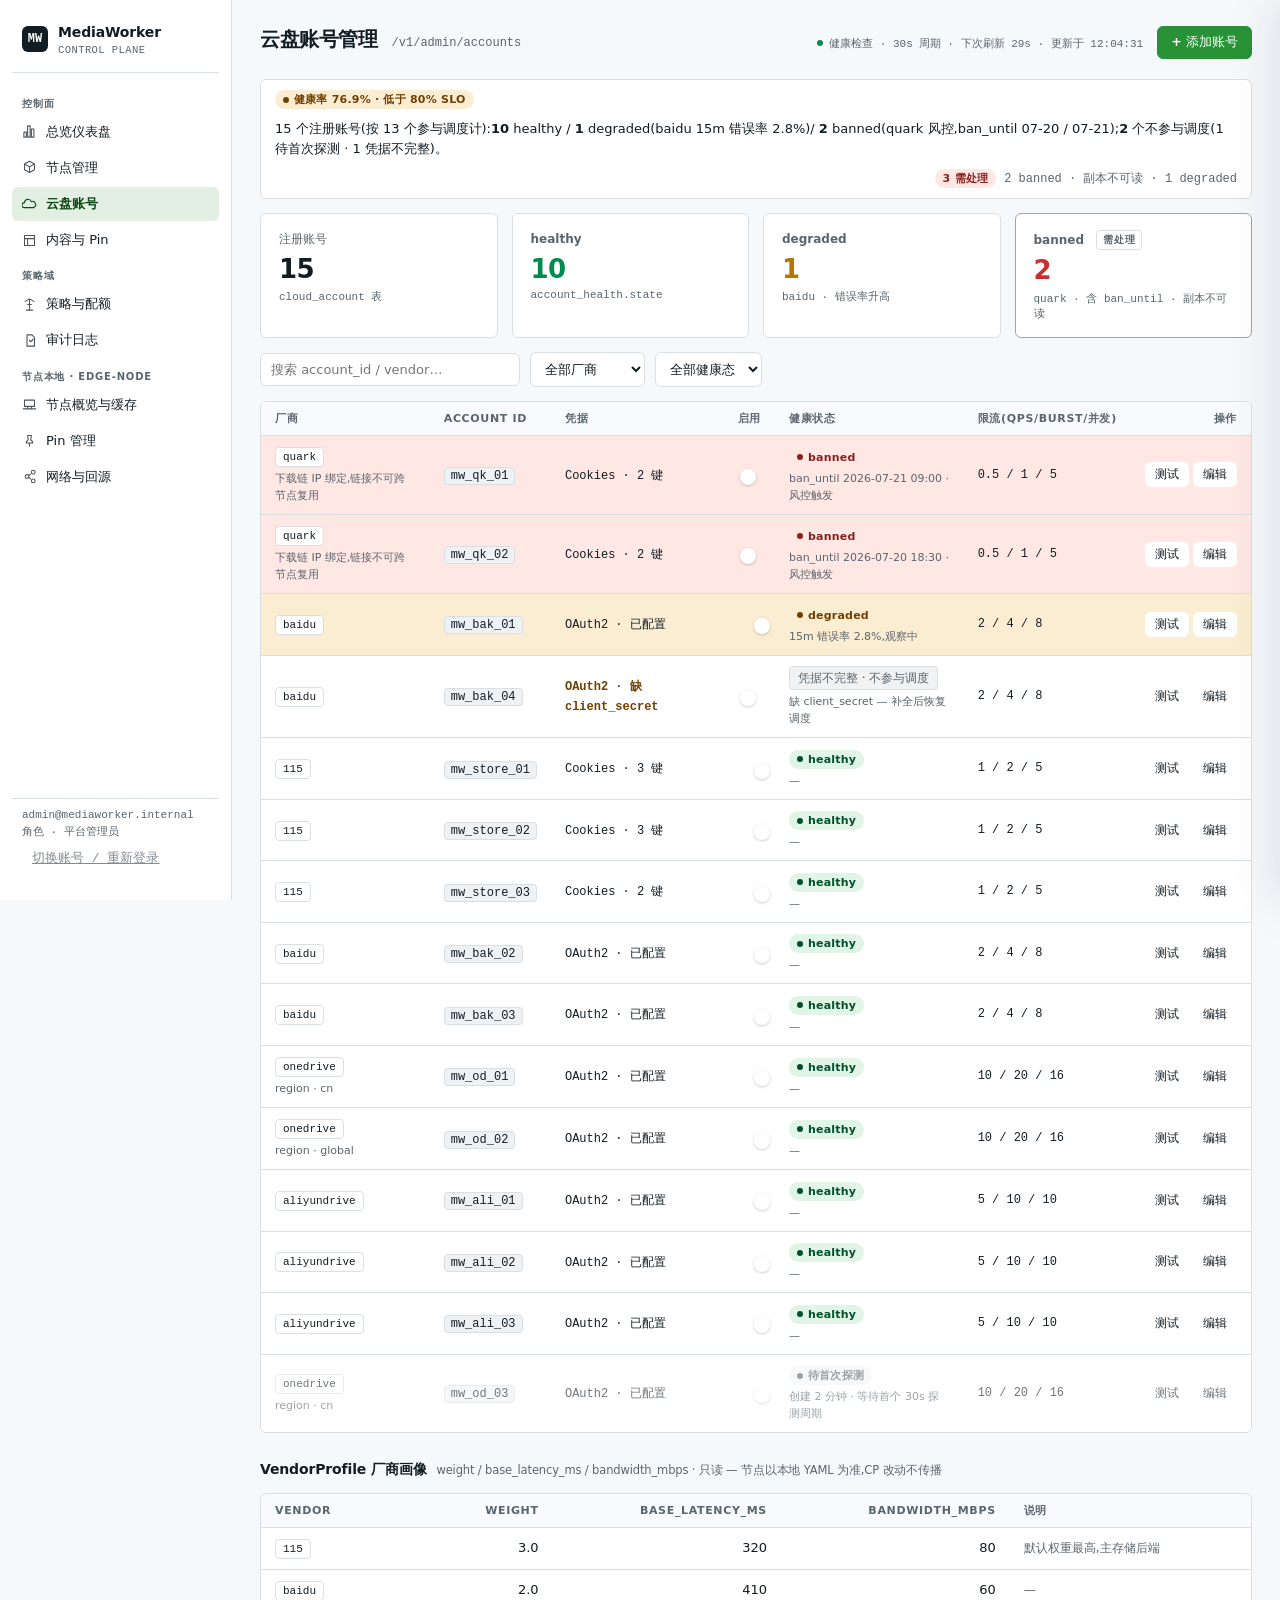
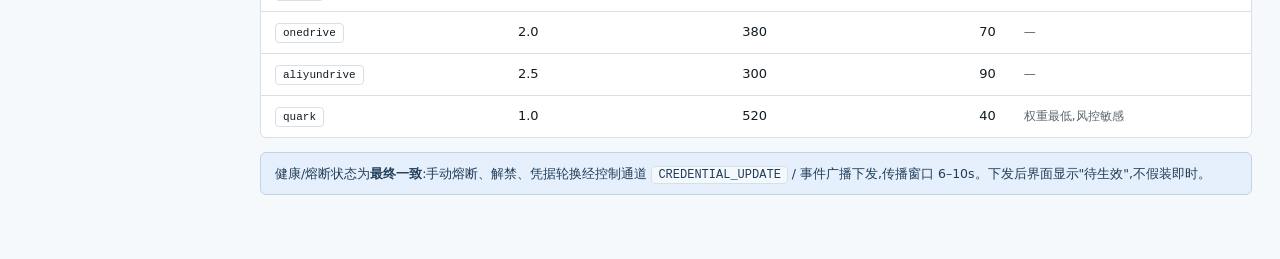
==== commit ded9ae61: "增加ui文档" ====
--- a/ui/accounts.html
+++ b/ui/accounts.html
@@ -26,6 +26,70 @@
   @keyframes fd-pulse { 0%, 100% { opacity: 1; } 50% { opacity: 0.3; } }
   .freshness .dot { animation: fd-pulse 2s ease-in-out infinite; }
   .freshness .tick { font: 11px var(--font-mono); color: var(--muted); }
+
+  /* 动态表单改版(accounts-ui-checklist)— 全部页面级样式 */
+  .vpick { display: grid; grid-template-columns: 1fr 1fr; gap: 10px; }
+  .vpick .vc {
+    border: 1px solid var(--border); border-radius: var(--radius);
+    padding: 12px 14px; cursor: pointer; background: var(--surface);
+    transition: border-color 0.12s;
+  }
+  .vpick .vc:hover { border-color: var(--accent); }
+  .vpick .vn { font-weight: 650; font-size: 13.5px; display: flex; align-items: center; gap: 8px; flex-wrap: wrap; }
+  .vpick .vd { font-size: 11.5px; color: var(--muted); margin-top: 5px; line-height: 1.5; }
+  .mocktag {
+    font: 600 10px var(--font-mono); letter-spacing: 0.06em;
+    color: oklch(42% 0.1 65); background: var(--warn-bg);
+    border: 1px solid oklch(85% 0.06 75); border-radius: 4px; padding: 1px 6px;
+  }
+  .pill.mut { color: var(--muted); border-color: var(--border); background: oklch(97% 0.003 250); }
+  .pill.mut .d { background: var(--muted); }
+  .cred-warn { color: oklch(42% 0.1 65); font-weight: 600; }
+  .incbar {
+    display: inline-block; font-size: 12px; color: var(--muted);
+    background: oklch(96% 0.004 250); border: 1px solid var(--border);
+    border-radius: 4px; padding: 2px 8px;
+  }
+  .pw-wrap { position: relative; }
+  .pw-wrap .input { padding-right: 36px; width: 100%; }
+  .pw-wrap .eye {
+    position: absolute; right: 6px; top: 50%; transform: translateY(-50%);
+    border: 0; background: none; cursor: pointer; color: var(--muted);
+    padding: 4px; display: grid; place-items: center;
+  }
+  .pw-wrap .eye:hover { color: var(--fg); }
+  .pw-wrap .eye svg { width: 15px; height: 15px; }
+  .kv-row { display: grid; grid-template-columns: 128px 1fr 30px; gap: 8px; margin-bottom: 8px; align-items: center; }
+  .kv-row.dup .kv-k { border-color: var(--danger); }
+  .kv-add { margin-top: 2px; }
+  .cookie-sum {
+    display: flex; align-items: center; gap: 10px;
+    border: 1px solid var(--border); border-radius: var(--radius);
+    padding: 8px 12px; font-size: 12.5px; background: oklch(98.5% 0.003 250);
+  }
+  .ferr { font-size: 11.5px; color: var(--danger); display: none; }
+  .ferr.on { display: block; }
+  .input.err { border-color: var(--danger); }
+  .q {
+    display: inline-grid; place-items: center; width: 14px; height: 14px;
+    border: 1px solid var(--border); border-radius: 50%;
+    font-size: 10px; color: var(--muted); cursor: help; margin-left: 4px;
+  }
+  .tres {
+    margin-top: 10px; border-radius: var(--radius); padding: 9px 12px;
+    font-size: 12.5px; display: none; align-items: center; gap: 8px;
+    font-variant-numeric: tabular-nums;
+  }
+  .tres.on { display: flex; }
+  .tres.ok { background: oklch(95% 0.04 145); color: oklch(35% 0.1 145); border: 1px solid oklch(85% 0.06 145); }
+  .tres.bad { background: var(--danger-bg); color: oklch(38% 0.12 27); border: 1px solid oklch(85% 0.05 27); }
+  .tres.mut { background: oklch(96% 0.004 250); color: var(--muted); border: 1px solid var(--border); }
+  .spin {
+    width: 12px; height: 12px; border: 2px solid oklch(80% 0.02 250);
+    border-top-color: var(--fg); border-radius: 50%;
+    animation: sp 0.7s linear infinite; display: inline-block; vertical-align: -2px;
+  }
+  @keyframes sp { to { transform: rotate(360deg); } }
 </style>
 </head>
 <body>
@@ -44,12 +108,12 @@
     <!-- 状态一句话:健康率结论先行,banned/degraded 单独亮出 -->
     <div class="status-strip" data-od-id="status-strip">
       <span class="pill warn"><span class="d"></span>健康率 76.9% · 低于 80% SLO</span>
-      <span class="s-text">13 个注册账号:<b>10</b> healthy / <b>1</b> degraded(baidu 15m 错误率 2.8%,HalfOpen 观察中)/ <b>2</b> banned(quark 风控,ban_until 07-20 / 07-21)。</span>
+      <span class="s-text">15 个注册账号(按 13 个参与调度计):<b>10</b> healthy / <b>1</b> degraded(baidu 15m 错误率 2.8%)/ <b>2</b> banned(quark 风控,ban_until 07-20 / 07-21);<b>2</b> 个不参与调度(1 待首次探测 · 1 凭据不完整)。</span>
       <span class="s-alert"><span class="pill bad">3 需处理</span>2 banned · 副本不可读 · 1 degraded</span>
     </div>
 
     <div class="grid g-4" style="margin-bottom:14px;">
-      <div class="card stat"><span class="label">注册账号</span><span class="value num">13</span><span class="target">cloud_account 表</span></div>
+      <div class="card stat"><span class="label">注册账号</span><span class="value num">15</span><span class="target">cloud_account 表</span></div>
       <div class="card stat ok"><span class="label">healthy</span><span class="value num">10</span><span class="target">account_health.state</span></div>
       <div class="card stat warn"><span class="label">degraded</span><span class="value num">1</span><span class="target">baidu · 错误率升高</span></div>
       <div class="card stat bad card-anchor"><span class="label">banned <span class="watch">需处理</span></span><span class="value num">2</span><span class="target">quark · 含 ban_until · 副本不可读</span></div>
@@ -62,15 +126,16 @@
       </select>
       <select class="input" id="f-state">
         <option value="">全部健康态</option><option>healthy</option><option>degraded</option><option>banned</option>
+        <option value="pending">待首次探测</option><option value="incomplete">凭据不完整</option>
       </select>
     </div>
 
-    <div class="tbl-wrap">
+    <div class="tbl-wrap" data-od-id="acct-table">
       <table class="tbl">
         <thead>
           <tr>
-            <th>厂商</th><th>Account ID</th><th>启用</th><th>健康状态</th><th>熔断器</th>
-            <th>限流(QPS/Burst/并发)</th><th class="r">存储用量</th><th class="r">操作</th>
+            <th>厂商</th><th>Account ID</th><th>凭据</th><th>启用</th><th>健康状态</th>
+            <th>限流(QPS/Burst/并发)</th><th class="r">操作</th>
           </tr>
         </thead>
         <tbody id="acct-body"></tbody>
@@ -79,9 +144,7 @@
 
     <!-- VendorProfile -->
     <div class="section-h">VendorProfile 厂商画像
-      <span class="hint">weight / base_latency_ms / bandwidth_mbps · 当前生效值</span>
-      <span class="spacer"></span>
-      <button class="btn sm" id="vp-save">保存修改</button>
+      <span class="hint">weight / base_latency_ms / bandwidth_mbps · 只读 — 节点以本地 YAML 为准,CP 改动不传播</span>
     </div>
     <div class="tbl-wrap">
       <table class="tbl">
@@ -96,158 +159,523 @@
   </main>
 </div>
 
-<!-- 编辑抽屉 -->
-<div class="drawer" id="acct-drawer">
+<!-- 账号抽屉:厂商选择 / 添加 / 编辑 三态,内容由 JS 渲染 -->
+<div class="drawer" id="acct-drawer" data-od-id="acct-drawer">
   <div class="d-head">
     <div>
-      <h2 id="ad-title">编辑账号</h2>
+      <h2 id="ad-title">添加账号</h2>
       <div class="sub mono" id="ad-id"></div>
     </div>
     <button class="d-close" onclick="MW.closeAll()">✕</button>
   </div>
-  <div class="d-body">
-    <div class="card">
-      <h3>基本信息</h3>
-      <div class="form-row">
-        <div class="field"><label>厂商</label>
-          <select class="input" id="ad-vendor"><option>115</option><option>baidu</option><option>quark</option><option>onedrive</option><option>aliyundrive</option></select>
-        </div>
-        <div class="field"><label>Account ID</label><input class="input mono" id="ad-acct" /></div>
-      </div>
-      <div class="field">
-        <label>凭据(JSON)</label>
-        <textarea class="input mono" id="ad-cred" rows="4" placeholder='留空 = 不修改。当前值已掩码:{"cookies":"••••••","refresh_token":"••••••"}'></textarea>
-        <span class="help">凭据为敏感数据,默认只显示掩码;覆盖写入会触发 CREDENTIAL_UPDATE 广播并写审计。</span>
-      </div>
-    </div>
-
-    <div class="card mt">
-      <h3>限流配置</h3>
-      <div class="form-row">
-        <div class="field"><label>QPS</label><input class="input num" id="ad-qps" /></div>
-        <div class="field"><label>Burst</label><input class="input num" id="ad-burst" /></div>
-      </div>
-      <div class="field" style="width:50%;"><label>并发数</label><input class="input num" id="ad-conc" /></div>
-    </div>
-
-    <div class="card mt">
-      <h3>运行状态(只读)</h3>
-      <dl class="dl" id="ad-status"></dl>
-    </div>
-
-    <div class="section-h">操作</div>
-    <div style="display:flex;gap:8px;flex-wrap:wrap;">
-      <button class="btn primary" id="ad-save">保存并下发</button>
-      <button class="btn" id="ad-rotate">轮换凭据</button>
-      <button class="btn" id="ad-circuit">手动熔断</button>
-      <button class="btn danger" id="ad-ban">手动封禁</button>
-    </div>
-    <p style="font-size:11.5px;color:var(--muted);margin-top:10px;">
-      封禁 / 熔断为危险操作,需二次确认并写审计日志;解封与解禁在确认后同样走 6–10s 传播。
-    </p>
-  </div>
+  <div class="d-body" id="ad-body"></div>
 </div>
+
+<!-- 轮换凭据弹层 / 通用确认弹层 -->
+<div class="modal" id="rotate-modal"></div>
+<div class="modal" id="mini-modal"></div>
 
 <script src="assets/app.js"></script>
 <script>
   MW.injectSidebar('accounts');
   MW.injectChrome();
 
+  const EYE = 'M1 12s4-7 11-7 11 7 11 7-4 7-11 7S1 12 1 12zM12 12m-3 0a3 3 0 106 0 3 3 0 10-6 0';
+
+  /* ---------- 五厂商字段规格(与后端校验 B4 / vendor-account-params 同源) ---------- */
+  const VENDORS = {
+    baidu: { kind: 'oauth', mock: false, limits: [2, 4, 8], latency: 412,
+      desc: 'OAuth2 · client_id(AppKey) + client_secret + refresh_token',
+      fields: [
+        { k: 'client_id', label: 'client_id (AppKey)', req: true },
+        { k: 'client_secret', label: 'client_secret', req: true, secret: true },
+        { k: 'refresh_token', label: 'refresh_token', req: true, secret: true },
+        { k: 'redirect_uri', label: 'redirect_uri', req: false, url: true, help: '选填,默认回跳地址' },
+      ] },
+    onedrive: { kind: 'oauth', mock: false, limits: [10, 20, 16], latency: 361,
+      desc: 'OAuth2 · 含 region(决定 token 与 API host)',
+      fields: [
+        { k: 'client_id', label: 'client_id', req: true },
+        { k: 'client_secret', label: 'client_secret', req: true, secret: true },
+        { k: 'refresh_token', label: 'refresh_token', req: true, secret: true },
+        { k: 'redirect_uri', label: 'redirect_uri', req: true, url: true },
+        { k: 'region', label: 'region', req: true, hint: 'region 决定 token 端点与 API host,选错 = 授权失败',
+          select: [['global', '全球'], ['cn', '世纪互联'], ['us', 'US Gov'], ['de', '德国']] },
+      ] },
+    aliyundrive: { kind: 'oauth', mock: true, limits: [5, 10, 10], latency: 298,
+      desc: 'OAuth2 · refresh_token 必填,自建应用选填',
+      fields: [
+        { k: 'refresh_token', label: 'refresh_token', req: true, secret: true },
+        { k: 'client_id', label: 'client_id', req: false, help: '选填,自建应用;与 client_secret 成对' },
+        { k: 'client_secret', label: 'client_secret', req: false, secret: true, pair: 'client_id' },
+      ] },
+    '115': { kind: 'cookies', mock: true, limits: [1, 2, 5], latency: 342,
+      desc: 'Cookies 凭据 · 预置 UID / CID / SEID', preset: ['UID', 'CID', 'SEID'] },
+    quark: { kind: 'cookies', mock: true, limits: [0.5, 1, 5], latency: 520,
+      desc: 'Cookies 凭据 · 下载链 IP 绑定,不可跨节点复用', preset: [] },
+  };
+
+  /* ---------- mock 数据:15 账号(10 healthy / 1 degraded / 2 banned / 1 待探测 / 1 凭据不完整) ---------- */
   const accts = [
-    { v:'115',         id:'mw_store_01', on:true,  st:'healthy',  circ:'Closed',   qps:[20,40,8],  use:'4.2 TB', err:'—' },
-    { v:'115',         id:'mw_store_02', on:true,  st:'healthy',  circ:'Closed',   qps:[20,40,8],  use:'3.8 TB', err:'—' },
-    { v:'baidu',       id:'mw_bak_01',   on:true,  st:'degraded', circ:'HalfOpen', qps:[10,20,4],  use:'2.1 TB', err:'15m 错误率 2.8%,观察中' },
-    { v:'baidu',       id:'mw_bak_02',   on:true,  st:'healthy',  circ:'Closed',   qps:[10,20,4],  use:'1.9 TB', err:'—' },
-    { v:'quark',       id:'mw_qk_01',    on:false, st:'banned',   circ:'Open',     qps:[5,10,2],   use:'0.9 TB', err:'ban_until 2026-07-21 09:00 · 风控触发' },
-    { v:'quark',       id:'mw_qk_02',    on:false, st:'banned',   circ:'Open',     qps:[5,10,2],   use:'0.7 TB', err:'ban_until 2026-07-20 18:30 · 风控触发' },
-    { v:'onedrive',    id:'mw_od_01',    on:true,  st:'healthy',  circ:'Closed',   qps:[15,30,6],  use:'2.6 TB', err:'—' },
-    { v:'aliyundrive', id:'mw_ali_01',   on:true,  st:'healthy',  circ:'Closed',   qps:[15,30,6],  use:'3.1 TB', err:'—' },
+    { v: '115',         id: 'mw_store_01', on: true,  st: 'healthy',  qps: [1, 2, 5],    cred: { kind: 'cookies', keys: 3 }, err: '—' },
+    { v: '115',         id: 'mw_store_02', on: true,  st: 'healthy',  qps: [1, 2, 5],    cred: { kind: 'cookies', keys: 3 }, err: '—' },
+    { v: '115',         id: 'mw_store_03', on: true,  st: 'healthy',  qps: [1, 2, 5],    cred: { kind: 'cookies', keys: 2 }, err: '—' },
+    { v: 'baidu',       id: 'mw_bak_01',   on: true,  st: 'degraded', qps: [2, 4, 8],    cred: { kind: 'oauth', ok: true },  err: '15m 错误率 2.8%,观察中' },
+    { v: 'baidu',       id: 'mw_bak_02',   on: true,  st: 'healthy',  qps: [2, 4, 8],    cred: { kind: 'oauth', ok: true },  err: '—' },
+    { v: 'baidu',       id: 'mw_bak_03',   on: true,  st: 'healthy',  qps: [2, 4, 8],    cred: { kind: 'oauth', ok: true },  err: '—' },
+    { v: 'baidu',       id: 'mw_bak_04',   on: false, st: 'healthy',  qps: [2, 4, 8],    cred: { kind: 'oauth', ok: false, missing: 'client_secret' }, incomplete: true, err: '缺 client_secret — 补全后恢复调度' },
+    { v: 'quark',       id: 'mw_qk_01',    on: false, st: 'banned',   qps: [0.5, 1, 5],  cred: { kind: 'cookies', keys: 2 }, err: 'ban_until 2026-07-21 09:00 · 风控触发' },
+    { v: 'quark',       id: 'mw_qk_02',    on: false, st: 'banned',   qps: [0.5, 1, 5],  cred: { kind: 'cookies', keys: 2 }, err: 'ban_until 2026-07-20 18:30 · 风控触发' },
+    { v: 'onedrive',    id: 'mw_od_01',    on: true,  st: 'healthy',  qps: [10, 20, 16], region: 'cn',     cred: { kind: 'oauth', ok: true }, err: '—' },
+    { v: 'onedrive',    id: 'mw_od_02',    on: true,  st: 'healthy',  qps: [10, 20, 16], region: 'global', cred: { kind: 'oauth', ok: true }, err: '—' },
+    { v: 'onedrive',    id: 'mw_od_03',    on: true,  st: 'pending',  qps: [10, 20, 16], region: 'cn',     cred: { kind: 'oauth', ok: true }, err: '创建 2 分钟 · 等待首个 30s 探测周期' },
+    { v: 'aliyundrive', id: 'mw_ali_01',   on: true,  st: 'healthy',  qps: [5, 10, 10],  cred: { kind: 'oauth', ok: true },  err: '—' },
+    { v: 'aliyundrive', id: 'mw_ali_02',   on: true,  st: 'healthy',  qps: [5, 10, 10],  cred: { kind: 'oauth', ok: true },  err: '—' },
+    { v: 'aliyundrive', id: 'mw_ali_03',   on: true,  st: 'healthy',  qps: [5, 10, 10],  cred: { kind: 'oauth', ok: true },  err: '—' },
   ];
 
-  const healthPill = s => s==='healthy' ? '<span class="pill ok"><span class="d"></span>healthy</span>'
-    : s==='degraded' ? '<span class="pill warn"><span class="d"></span>degraded</span>'
-    : '<span class="pill bad"><span class="d"></span>banned</span>';
-  const circPill = c => c==='Closed' ? '<span class="pill ok">Closed</span>'
-    : c==='HalfOpen' ? '<span class="pill warn">HalfOpen</span>'
-    : '<span class="pill bad">Open</span>';
+  /* ---------- 列表 ---------- */
+  const healthCell = a => {
+    if (a.incomplete) return `<span class="incbar">凭据不完整 · 不参与调度</span><div style="font-size:11px;color:var(--muted);margin-top:3px;max-width:220px">${a.err}</div>`;
+    if (a.st === 'pending') return `<span class="pill mut"><span class="d"></span>待首次探测</span><div style="font-size:11px;color:var(--muted);margin-top:3px;max-width:220px">${a.err}</div>`;
+    const pill = a.st === 'healthy' ? '<span class="pill ok"><span class="d"></span>healthy</span>'
+      : a.st === 'degraded' ? '<span class="pill warn"><span class="d"></span>degraded</span>'
+      : '<span class="pill bad"><span class="d"></span>banned</span>';
+    return `${pill}<div style="font-size:11px;color:var(--muted);margin-top:3px;max-width:220px">${a.err}</div>`;
+  };
+  const credCell = a => a.cred.kind === 'cookies'
+    ? `<span class="mono" style="font-size:12px">Cookies · ${a.cred.keys} 键</span>`
+    : a.cred.ok
+      ? `<span class="mono" style="font-size:12px">OAuth2 · 已配置</span>`
+      : `<span class="mono cred-warn" style="font-size:12px">OAuth2 · 缺 ${a.cred.missing}</span>`;
+  const vendorCell = a =>
+    `<span class="chip">${a.v}</span>` +
+    (a.region ? `<div style="font-size:11px;color:var(--muted);margin-top:3px">region · ${a.region}</div>` : '') +
+    (a.v === 'quark' ? `<div style="font-size:11px;color:var(--muted);margin-top:3px;max-width:180px">下载链 IP 绑定,链接不可跨节点复用</div>` : '');
+
+  function rowState(a) { return a.incomplete ? 'incomplete' : a.st; }
 
   function render() {
     const q = document.getElementById('q').value.trim().toLowerCase();
     const fv = document.getElementById('f-vendor').value;
     const fs = document.getElementById('f-state').value;
     const rows = accts.filter(a =>
-      (!q || (a.v + a.id).toLowerCase().includes(q)) && (!fv || a.v === fv) && (!fs || a.st === fs));
-    const rank = { banned: 0, degraded: 1, healthy: 2 };
-    rows.sort((a, b) => rank[a.st] - rank[b.st]);
-    const rowCls = a => a.st === 'banned' ? 'clickable row-bad' : a.st === 'degraded' ? 'clickable row-warn' : 'clickable';
+      (!q || (a.v + a.id).toLowerCase().includes(q)) && (!fv || a.v === fv) && (!fs || rowState(a) === fs));
+    const rank = { banned: 0, degraded: 1, incomplete: 2, healthy: 3, pending: 4 };
+    rows.sort((a, b) => rank[rowState(a)] - rank[rowState(b)]);
+    const rowCls = a => a.st === 'banned' ? 'clickable row-bad' : a.st === 'degraded' ? 'clickable row-warn' : a.st === 'pending' ? 'clickable row-dim' : 'clickable';
     document.getElementById('acct-body').innerHTML = rows.map(a => `
       <tr class="${rowCls(a)}" data-i="${accts.indexOf(a)}">
-        <td><span class="chip">${a.v}</span></td>
+        <td>${vendorCell(a)}</td>
         <td><code>${a.id}</code></td>
-        <td><label class="switch" onclick="event.stopPropagation()"><input type="checkbox" ${a.on?'checked':''} data-toggle="${accts.indexOf(a)}"><span class="track"></span></label></td>
-        <td>${healthPill(a.st)}<div style="font-size:11px;color:var(--muted);margin-top:3px;max-width:220px">${a.err}</div></td>
-        <td>${circPill(a.circ)}</td>
+        <td>${credCell(a)}</td>
+        <td><label class="switch" onclick="event.stopPropagation()"><input type="checkbox" ${a.on ? 'checked' : ''} data-toggle="${accts.indexOf(a)}"><span class="track"></span></label></td>
+        <td>${healthCell(a)}</td>
         <td class="mono" style="font-size:12px">${a.qps.join(' / ')}</td>
-        <td class="r num">${a.use}</td>
-        <td class="r"><button class="btn sm ghost" data-i="${accts.indexOf(a)}">编辑</button></td>
+        <td class="r" style="white-space:nowrap">
+          <button class="btn sm ghost" data-test="${accts.indexOf(a)}">测试</button>
+          <button class="btn sm ghost" data-edit="${accts.indexOf(a)}">编辑</button>
+        </td>
       </tr>`).join('');
     document.querySelectorAll('#acct-body tr').forEach(tr =>
-      tr.addEventListener('click', () => openAcct(+tr.dataset.i)));
+      tr.addEventListener('click', () => openDrawerFlow('edit', +tr.dataset.i)));
+    document.querySelectorAll('[data-edit]').forEach(b => b.addEventListener('click', e => {
+      e.stopPropagation(); openDrawerFlow('edit', +b.dataset.edit);
+    }));
+    document.querySelectorAll('[data-test]').forEach(b => b.addEventListener('click', e => {
+      e.stopPropagation(); rowTest(accts[+b.dataset.test]);
+    }));
     document.querySelectorAll('[data-toggle]').forEach(sw => sw.addEventListener('change', e => {
       const a = accts[+e.target.dataset.toggle];
       MW.dispatched(`${a.id} ${e.target.checked ? '启用' : '禁用'}`);
     }));
   }
 
-  function openAcct(i) {
-    const a = accts[i];
-    document.getElementById('ad-id').textContent = `${a.v}:${a.id}`;
-    document.getElementById('ad-vendor').value = a.v;
-    document.getElementById('ad-acct').value = a.id;
-    document.getElementById('ad-qps').value = a.qps[0];
-    document.getElementById('ad-burst').value = a.qps[1];
-    document.getElementById('ad-conc').value = a.qps[2];
-    document.getElementById('ad-cred').value = '';
-    document.getElementById('ad-status').innerHTML = `
-      <dt>健康状态</dt><dd>${healthPill(a.st)}</dd>
-      <dt>熔断器</dt><dd>${circPill(a.circ)}</dd>
-      <dt>最近错误</dt><dd style="font-size:12.5px">${a.err}</dd>
-      <dt>存储用量</dt><dd class="num">${a.use}</dd>
-      <dt>延迟(基线/实测)</dt><dd class="num">${({ '115':320, baidu:410, quark:520, onedrive:380, aliyundrive:300 })[a.v]} ms / ${({ '115':342, baidu:588, quark:0, onedrive:361, aliyundrive:298 })[a.v] || '—'} ms</dd>`;
-    document.getElementById('ad-save').onclick = () => { MW.closeAll(); MW.dispatched('账号配置更新'); };
-    document.getElementById('ad-rotate').onclick = () => MW.confirmDanger({
-      title:'轮换凭据', body:`将向全节点广播 CREDENTIAL_UPDATE,旧凭据在快照周期后失效。确认轮换 ${a.v}:${a.id} 的凭据?`,
-      phrase:'轮换凭据', actionLabel:'确认轮换', onConfirm:()=>MW.dispatched('凭据轮换')});
-    document.getElementById('ad-circuit').onclick = () => MW.confirmDanger({
-      title:'手动熔断(ForceOpen)', body:`熔断后该账号立即停止参与回源调度,恢复需手动 ForceClose。确认熔断 ${a.v}:${a.id}?`,
-      phrase:'手动熔断', actionLabel:'确认熔断', onConfirm:()=>MW.dispatched('熔断器 ForceOpen')});
-    document.getElementById('ad-ban').onclick = () => MW.confirmDanger({
-      title:'手动封禁', body:`MarkBanned 会将账号置为 banned 并强制开熔断,影响所有引用该账号副本的内容可读性。确认封禁 ${a.v}:${a.id}?`,
-      phrase:'确认封禁', actionLabel:'确认封禁', onConfirm:()=>MW.dispatched('手动封禁')});
+  /* 行内「测试」— 已存模式连接测试,结果 toast */
+  function rowTest(a) {
+    if (a.incomplete) return MW.toast(`${a.id} 连接测试`, '凭据不完整(缺 ' + a.cred.missing + '),无法发起测试');
+    if (a.st === 'pending') return MW.toast(`${a.id} 连接测试`, '凭据已存,首次探测随 30s 健康检查周期执行');
+    if (VENDORS[a.v].mock) return MW.toast(`${a.id} 连接测试`, '501 · 该厂商驱动未实现,连接测试不可用');
+    if (a.st === 'banned') return MW.toast(`${a.id} 连接测试`, 'banned · 账号封禁中(' + a.err.split(' · ')[0] + ')');
+    if (a.st === 'degraded') return MW.toast(`${a.id} 连接测试`, 'degraded · ' + a.err);
+    MW.toast(`${a.id} 连接测试`, `healthy · ${VENDORS[a.v].latency}ms`);
+  }
+
+  /* ---------- 抽屉:厂商选择 / 添加 / 编辑 三态 ---------- */
+  let mode = 'pick', cur = null, vendor = null;
+  let touched = new Set(), cookiesExpanded = false, testState = 'none';
+
+  function openDrawerFlow(m, i) {
+    mode = m;
+    cur = m === 'edit' ? accts[i] : null;
+    vendor = m === 'edit' ? cur.v : null;
+    touched = new Set(); cookiesExpanded = false; testState = 'none';
+    renderDrawer();
     MW.openDrawer('acct-drawer');
   }
 
-  document.getElementById('add-acct').onclick = () => openAcct(0);
-
-  // VendorProfile — 需求文档 §5.1 默认值
+  function renderDrawer() {
+    document.getElementById('ad-title').textContent =
+      mode === 'pick' ? '添加账号 · 选择厂商' : mode === 'add' ? `添加账号 · ${vendor}` : '编辑账号';
+    document.getElementById('ad-id').textContent =
+      mode === 'pick' ? '选定厂商后渲染对应凭据字段' : mode === 'add' ? `${vendor} · 新账号` : `${cur.v}:${cur.id} · 主键锁定`;
+    const body = document.getElementById('ad-body');
+    body.innerHTML = mode === 'pick' ? pickHTML() : formHTML();
+    bindDrawer(body);
+    if (mode === 'edit') {
+      /* §1.5:非敏感字段正常回显(不触发 touched,不进入请求体) */
+      const prefill = (k, v) => { const el = document.getElementById('f-' + k); if (el && !el.value) el.value = v; };
+      prefill('client_id', 'mw-' + cur.id.replace(/^mw_/, ''));
+      prefill('redirect_uri', 'https://auth.mediaworker.internal/oauth/' + cur.v);
+      if (cur.region) { const r = document.getElementById('f-region'); if (r) r.value = cur.region; }
+    }
+  }
+
+  function pickHTML() {
+    return `<div class="vpick" data-od-id="vendor-pick">` + Object.keys(VENDORS).map(v => {
+      const s = VENDORS[v];
+      return `<div class="vc" data-v="${v}">
+        <div class="vn">${v}${s.mock ? '<span class="mocktag">驱动未实现 · 501</span>' : ''}</div>
+        <div class="vd">${s.desc}</div>
+        <div class="vd">限流默认 ${s.limits.join(' / ')}(QPS/Burst/并发)</div>
+      </div>`;
+    }).join('') + `</div>
+    <p style="font-size:11.5px;color:var(--muted);margin-top:14px;">凭据按厂商字段填写,不再手填 JSON;字段校验与后端 B4 同源。mock 厂商保存后暂不参与上传/回源。</p>`;
+  }
+
+  const mockBar = v => VENDORS[v].mock
+    ? `<div class="notice" style="margin-bottom:12px;"><div>该厂商驱动未实现,保存后暂不参与上传/回源,连接测试不可用(501)。</div></div>` : '';
+
+  function fieldHTML(f, prefix, editMode) {
+    const id = prefix + f.k;
+    const lab = `<label>${f.label}${f.req ? ' <span style="color:var(--danger)">*</span>' : ''}${f.hint ? `<span class="q" title="${f.hint}">?</span>` : ''}</label>`;
+    let input;
+    if (f.select) {
+      input = `<select class="input" id="${id}">${f.select.map(o => `<option value="${o[0]}">${o[1]}(${o[0]})</option>`).join('')}</select>`;
+    } else if (f.secret) {
+      const ph = editMode ? '已设置,留空保持不变' : '';
+      input = `<div class="pw-wrap"><input class="input mono" type="password" id="${id}" placeholder="${ph}" autocomplete="new-password" /><button type="button" class="eye" data-eye="${id}">${MW.ICON(EYE)}</button></div>`;
+    } else {
+      input = `<input class="input mono" id="${id}" />`;
+    }
+    return `<div class="field" data-f="${f.k}">${lab}${input}${f.help ? `<span class="help">${f.help}</span>` : ''}<div class="ferr" id="err-${id}"></div></div>`;
+  }
+
+  function kvRowHTML(k, v) {
+    return `<div class="kv-row">
+      <input class="input mono kv-k" placeholder="键" value="${k}" />
+      <div class="pw-wrap"><input class="input mono kv-v" type="password" placeholder="值" value="${v}" autocomplete="new-password" /><button type="button" class="eye">${MW.ICON(EYE)}</button></div>
+      <button type="button" class="btn sm ghost kv-del" title="删除该行">✕</button>
+    </div>`;
+  }
+
+  function cookiesHTML(prefix, editMode) {
+    if (editMode && !cookiesExpanded) {
+      const keys = cur.v === '115' ? 'UID、CID、SEID' : '__bdus、stoken';
+      return `<div class="field" data-f="cookies"><label>cookies</label>
+        <div class="cookie-sum"><span class="mono" style="font-size:12px">${cur.cred.keys} 个键已设置(${keys})</span><button type="button" class="btn sm" id="ck-expand">修改</button></div>
+        <span class="help">展开即视为<b>整体替换</b>,不做键级合并;需为每个键提供新值。</span>
+      </div>`;
+    }
+    const rows = (mode === 'add' ? VENDORS[vendor].preset : cur.v === '115' ? ['UID', 'CID', 'SEID'] : [])
+      .map(k => kvRowHTML(k, '')).join('');
+    return `<div class="field" data-f="cookies"><label>cookies <span style="color:var(--danger)">*</span></label>
+      ${mode === 'edit' ? '<div class="notice" style="margin-bottom:10px;"><div>整体替换语义:提交后旧 cookies 集合被完整覆盖,不做键级合并。</div></div>' : ''}
+      <div id="${prefix}cookies-rows">${rows}</div>
+      <button type="button" class="btn sm kv-add" id="${prefix}cookies-add">+ 添加一行</button>
+      <span class="help">键名仅允许字母 / 数字 / 下划线,重复键会被标红。${vendor === '115' && mode === 'add' ? '115 已预置 UID / CID / SEID 三行。' : ''}</span>
+      <div class="ferr" id="err-${prefix}cookies"></div>
+    </div>`;
+  }
+
+  function authHTML(prefix, editMode) {
+    const s = VENDORS[vendor];
+    if (s.kind === 'cookies') return mockBar(vendor) + cookiesHTML(prefix, editMode);
+    return mockBar(vendor) + s.fields.map(f => fieldHTML(f, prefix, editMode)).join('');
+  }
+
+  function formHTML() {
+    const s = VENDORS[vendor];
+    const edit = mode === 'edit';
+    const basic = `<div class="card">
+      <h3>基本信息</h3>
+      <div class="form-row">
+        <div class="field"><label>厂商</label>
+          ${edit
+            ? `<input class="input" value="${cur.v}" disabled /><span class="help">主键不可改,修改 = 删旧建新</span>`
+            : `<div style="display:flex;align-items:center;gap:10px;"><span class="chip">${vendor}</span><button type="button" class="btn sm ghost" id="ad-repick">更换厂商</button></div>`}
+        </div>
+        <div class="field"><label>Account ID <span style="color:var(--danger)">*</span></label>
+          <input class="input mono" id="f-account_id" ${edit ? `value="${cur.id}" disabled` : ''} />
+          ${edit ? '<span class="help">主键不可改</span>' : '<span class="help">2–64 位,字母 / 数字 / _ / -</span>'}
+          <div class="ferr" id="err-f-account_id"></div>
+        </div>
+      </div>
+    </div>`;
+    const auth = `<div class="card mt"><h3>凭据</h3><div id="ad-auth">${authHTML('f-', edit)}</div></div>`;
+    const limits = `<div class="card mt">
+      <h3>限流配置</h3>
+      <div class="form-row">
+        <div class="field"><label>QPS</label><input class="input num" id="f-qps" placeholder="${s.limits[0]}" ${edit ? `value="${cur.qps[0]}"` : ''} /><div class="ferr" id="err-f-qps"></div></div>
+        <div class="field"><label>Burst</label><input class="input num" id="f-burst" placeholder="${s.limits[1]}" ${edit ? `value="${cur.qps[1]}"` : ''} /><div class="ferr" id="err-f-burst"></div></div>
+      </div>
+      <div class="field" style="width:50%;"><label>并发数</label><input class="input num" id="f-conc" placeholder="${s.limits[2]}" ${edit ? `value="${cur.qps[2]}"` : ''} /><div class="ferr" id="err-f-conc"></div></div>
+      <span class="help">留空 = 用驱动默认 ${s.limits.join(' / ')}(QPS/Burst/并发)。</span>
+    </div>`;
+    const status = edit ? `<div class="card mt">
+      <h3>运行状态(只读)</h3>
+      <dl class="dl">
+        <dt>健康状态</dt><dd>${healthCell(cur)}</dd>
+        <dt>最近错误</dt><dd style="font-size:12.5px">${cur.err}</dd>
+        <dt>延迟(基线/实测)</dt><dd class="num">${({ '115': 320, baidu: 410, quark: 520, onedrive: 380, aliyundrive: 300 })[cur.v]} ms / ${({ '115': 342, baidu: 588, quark: 0, onedrive: 361, aliyundrive: 298 })[cur.v] || '—'} ms</dd>
+      </dl>
+    </div>` : '';
+    const acts = `<div class="section-h">操作</div>
+    <div style="display:flex;gap:8px;flex-wrap:wrap;align-items:center;">
+      <button class="btn" id="ad-test">测试连接</button>
+      <button class="btn primary" id="ad-save">保存并下发</button>
+      ${edit ? '<button class="btn" id="ad-rotate">轮换凭据</button><button class="btn" id="ad-circuit">手动熔断</button><button class="btn danger" id="ad-ban">手动封禁</button>' : ''}
+    </div>
+    <div class="tres" id="ad-test-res"></div>
+    <p style="font-size:11.5px;color:var(--muted);margin-top:10px;">
+      ${edit ? '未修改的敏感字段不会进入请求体;封禁 / 熔断为危险操作,需二次确认并写审计日志。' : '保存不强制要求测试通过;测试失败时保存会再次确认。'}
+    </p>`;
+    return basic + auth + limits + status + acts;
+  }
+
+  /* ---------- 抽屉事件绑定 ---------- */
+  function bindDrawer(body) {
+    if (mode === 'pick') {
+      body.querySelectorAll('.vc').forEach(c => c.addEventListener('click', () => {
+        vendor = c.dataset.v; mode = 'add'; renderDrawer();
+      }));
+      return;
+    }
+    const repick = document.getElementById('ad-repick');
+    if (repick) repick.onclick = () => { mode = 'pick'; vendor = null; renderDrawer(); };
+
+    body.addEventListener('click', e => {
+      const eye = e.target.closest('.eye');
+      if (eye) {
+        const input = eye.dataset.eye ? document.getElementById(eye.dataset.eye) : eye.parentElement.querySelector('input');
+        input.type = input.type === 'password' ? 'text' : 'password';
+        return;
+      }
+      const del = e.target.closest('.kv-del');
+      if (del) { del.closest('.kv-row').remove(); return; }
+      if (e.target.id === 'ck-expand') {
+        cookiesExpanded = true; touched.add('cookies');
+        document.getElementById('ad-auth').innerHTML = authHTML('f-', true);
+      }
+      if (e.target.id === 'f-cookies-add') {
+        document.getElementById('f-cookies-rows').insertAdjacentHTML('beforeend', kvRowHTML('', ''));
+      }
+    });
+    body.addEventListener('input', e => {
+      const f = e.target.closest('[data-f]');
+      if (f) touched.add(f.dataset.f);
+      if (e.target.id === 'f-qps' || e.target.id === 'f-burst' || e.target.id === 'f-conc') touched.add(e.target.id.slice(2));
+      e.target.classList.remove('err');
+      const row = e.target.closest('.kv-row'); if (row) row.classList.remove('dup');
+    });
+    /* 敏感字段聚焦清空占位,失焦复原 */
+    body.addEventListener('focusin', e => {
+      if (e.target.type === 'password' && e.target.placeholder === '已设置,留空保持不变') {
+        e.target.dataset.ph = e.target.placeholder; e.target.placeholder = '';
+      }
+    });
+    body.addEventListener('focusout', e => {
+      if (e.target.dataset.ph && !e.target.value) { e.target.placeholder = e.target.dataset.ph; delete e.target.dataset.ph; }
+    });
+
+    document.getElementById('ad-test').onclick = () => runConnectionTest('f-', 'ad-test', 'ad-test-res');
+    document.getElementById('ad-save').onclick = save;
+    if (mode === 'edit') {
+      document.getElementById('ad-rotate').onclick = openRotate;
+      document.getElementById('ad-circuit').onclick = () => MW.confirmDanger({
+        title: '手动熔断(ForceOpen)', body: `熔断后该账号立即停止参与回源调度,恢复需手动 ForceClose。确认熔断 ${cur.v}:${cur.id}?`,
+        phrase: '手动熔断', actionLabel: '确认熔断', onConfirm: () => MW.dispatched('熔断器 ForceOpen') });
+      document.getElementById('ad-ban').onclick = () => MW.confirmDanger({
+        title: '手动封禁', body: `MarkBanned 会将账号置为 banned 并强制开熔断,影响所有引用该账号副本的内容可读性。确认封禁 ${cur.v}:${cur.id}?`,
+        phrase: '确认封禁', actionLabel: '确认封禁', onConfirm: () => MW.dispatched('手动封禁') });
+    }
+  }
+
+  /* ---------- 校验(前端预校验,与 B4 同源) ---------- */
+  function setErr(id, msg) {
+    const err = document.getElementById('err-' + id);
+    const input = document.getElementById(id);
+    if (err) { err.textContent = msg; err.classList.add('on'); }
+    if (input) input.classList.add('err');
+  }
+  function clearErrs() {
+    document.querySelectorAll('#ad-body .ferr, #rotate-modal .ferr').forEach(e => e.classList.remove('on'));
+    document.querySelectorAll('#ad-body .input.err, #rotate-modal .input.err').forEach(e => e.classList.remove('err'));
+    document.querySelectorAll('.kv-row.dup').forEach(e => e.classList.remove('dup'));
+  }
+
+  function validate(prefix, scope, authOnly) {
+    clearErrs();
+    let bad = [];
+    const s = VENDORS[vendor];
+    const edit = mode === 'edit' && scope === 'drawer';
+    const rotate = scope === 'rotate';
+    const val = k => { const el = document.getElementById(prefix + k); return el ? el.value.trim() : ''; };
+
+    if (!edit && !rotate) {
+      const id = val('account_id');
+      if (!/^[a-zA-Z0-9_-]{2,64}$/.test(id)) { setErr(prefix + 'account_id', 'account_id 需 2–64 位,仅字母 / 数字 / _ / -'); bad.push('account_id'); }
+      else if (mode === 'add' && accts.some(a => a.v === vendor && a.id === id)) { setErr(prefix + 'account_id', '409 · 该厂商下 account_id 已存在'); bad.push('account_id'); }
+    }
+    if (s.kind === 'oauth') {
+      s.fields.forEach(f => {
+        const v = val(f.k);
+        const skip = f.secret && edit && !touched.has(f.k);
+        if (skip) return;
+        if (f.req && !v) { setErr(prefix + f.k, '必填'); bad.push(f.k); return; }
+        if (v && f.url && !/^https?:\/\/.+/.test(v)) { setErr(prefix + f.k, '需为 http(s) URL'); bad.push(f.k); }
+        if (v && f.pair && !val(f.pair)) { setErr(prefix + f.k, `与 ${f.pair} 成对填写`); bad.push(f.k); }
+      });
+      if (s.fields.some(f => f.k === 'client_id' && !f.req)) {
+        const cid = val('client_id'), cs = val('client_secret');
+        if (cid && !cs) { setErr(prefix + 'client_secret', '与 client_id 成对填写'); bad.push('client_secret'); }
+      }
+    } else {
+      const need = !edit || cookiesExpanded || rotate;
+      if (need) {
+        const rows = [...document.querySelectorAll(`#${prefix}cookies-rows .kv-row`)];
+        const seen = {};
+        let msg = '';
+        if (!rows.length) msg = '至少一行键值';
+        rows.forEach(r => {
+          const k = r.querySelector('.kv-k').value.trim();
+          const v = r.querySelector('.kv-v').value.trim();
+          if (!/^[A-Za-z0-9_]+$/.test(k)) { msg = '键名仅允许字母 / 数字 / 下划线'; r.classList.add('dup'); }
+          else if (seen[k]) { msg = `键 "${k}" 重复`; r.classList.add('dup'); }
+          else if (!v) { msg = `键 "${k}" 缺少值`; r.classList.add('dup'); }
+          seen[k] = 1;
+        });
+        if (msg) { setErr(prefix + 'cookies', msg); bad.push('cookies'); }
+      }
+    }
+    if (!authOnly && !rotate) {
+      [['qps', n => n > 0, 'QPS 需 > 0'], ['burst', n => n > 0, 'Burst 需 > 0'], ['conc', n => Number.isInteger(n) && n >= 1, '并发需为 ≥1 的整数']].forEach(([k, ok, msg]) => {
+        const v = val(k);
+        if (v && !(Number(v) && ok(Number(v)))) { setErr(prefix + k, msg); bad.push(k); }
+      });
+    }
+    if (bad.length) {
+      const first = document.querySelector('#ad-body .input.err, #rotate-modal .input.err, .kv-row.dup input');
+      if (first) first.focus();
+    }
+    return bad.length === 0;
+  }
+
+  /* ---------- 测试连接 ---------- */
+  function runConnectionTest(prefix, btnId, resId) {
+    if (!validate(prefix, prefix === 'rt-' ? 'rotate' : 'drawer', true)) return;
+    const btn = document.getElementById(btnId), res = document.getElementById(resId);
+    btn.disabled = true; btn.innerHTML = '<span class="spin"></span> 测试中…';
+    res.className = 'tres on mut'; res.textContent = '连接中(超时 15s)…';
+    setTimeout(() => {
+      btn.disabled = false; btn.textContent = '测试连接';
+      const s = VENDORS[vendor];
+      if (s.mock) { res.className = 'tres on mut'; res.textContent = '501 · 该厂商驱动未实现,连接测试不可用'; testState = '501'; }
+      else if (cur && cur.st === 'banned') { res.className = 'tres on bad'; res.textContent = 'degraded · invalid_grant: refresh_token expired'; testState = 'fail'; }
+      else { res.className = 'tres on ok'; res.textContent = `healthy · ${s.latency}ms`; testState = 'ok'; }
+    }, 1200);
+  }
+
+  /* ---------- 保存 ---------- */
+  function save() {
+    if (!validate('f-', 'drawer', false)) return;
+    if (testState === 'fail') {
+      miniConfirm('凭据测试未通过,仍要保存吗?', doSave);
+      return;
+    }
+    doSave();
+  }
+  function doSave() {
+    if (mode === 'add') {
+      const id = document.getElementById('f-account_id').value.trim();
+      const q = ['f-qps', 'f-burst', 'f-conc'].map((k, i) => {
+        const v = document.getElementById(k).value.trim();
+        return v ? Number(v) : VENDORS[vendor].limits[i];
+      });
+      accts.unshift({ v: vendor, id, on: true, st: 'pending', qps: q,
+        cred: VENDORS[vendor].kind === 'cookies' ? { kind: 'cookies', keys: document.querySelectorAll('#f-cookies-rows .kv-row').length } : { kind: 'oauth', ok: true },
+        err: '刚刚创建 · 等待首个 30s 探测周期' });
+      render();
+      MW.closeAll();
+      MW.toast(`${vendor}:${id} 已创建`, '快照周期(≤60s)后全网可见 · 健康态将在首个探测周期后更新' + (VENDORS[vendor].mock ? ' · 驱动未实现,暂不参与上传/回源' : ''));
+    } else {
+      const sens = [...touched].filter(k => k !== 'qps' && k !== 'burst' && k !== 'conc');
+      MW.closeAll();
+      MW.toast('账号配置更新 — 已下发,待生效', '预计 6–10s 传播 · ' + (sens.length ? `提交凭据字段 ${sens.length} 项` : '凭据字段未修改,不进入请求体'));
+    }
+  }
+
+  function miniConfirm(msg, onOk) {
+    const m = document.getElementById('mini-modal');
+    m.innerHTML = `<h3>确认保存</h3><p>${msg}</p>
+      <div class="m-acts"><button class="btn" id="mm-cancel">取消</button><button class="btn primary" id="mm-ok">仍要保存</button></div>`;
+    m.classList.add('open');
+    document.getElementById('scrim').classList.add('open');
+    m.querySelector('#mm-cancel').onclick = MW.closeAll;
+    m.querySelector('#mm-ok').onclick = () => { onOk(); };
+  }
+
+  /* ---------- 轮换凭据:弹层只渲染该厂商 auth 字段 ---------- */
+  function openRotate() {
+    vendor = cur.v;
+    const m = document.getElementById('rotate-modal');
+    m.innerHTML = `<h3>轮换凭据 · ${cur.v}:${cur.id}</h3>
+      <p>仅更新该厂商的凭据字段,其余配置不动。旧凭据在快照周期(≤60s)后失效。</p>
+      ${mockBar(cur.v)}
+      <div style="margin-top:10px;">${authHTML('rt-', false)}</div>
+      <div class="tres" id="rt-res"></div>
+      <div class="m-acts">
+        <button class="btn" id="rt-test">测试连接</button>
+        <button class="btn" id="rt-cancel">取消</button>
+        <button class="btn primary" id="rt-ok">确认轮换</button>
+      </div>`;
+    m.classList.add('open');
+    document.getElementById('scrim').classList.add('open');
+    m.onclick = e => {
+      const eye = e.target.closest('.eye');
+      if (eye) { const i = eye.parentElement.querySelector('input'); i.type = i.type === 'password' ? 'text' : 'password'; }
+      if (e.target.closest('.kv-del')) e.target.closest('.kv-row').remove();
+      if (e.target.id === 'rt-cookies-add') document.getElementById('rt-cookies-rows').insertAdjacentHTML('beforeend', kvRowHTML('', ''));
+    };
+    m.querySelector('#rt-test').onclick = () => runConnectionTest('rt-', 'rt-test', 'rt-res');
+    m.querySelector('#rt-cancel').onclick = MW.closeAll;
+    m.querySelector('#rt-ok').onclick = () => {
+      if (!validate('rt-', 'rotate', false)) return;
+      MW.closeAll();
+      MW.toast('CREDENTIAL_UPDATE 已广播', '旧凭据在快照周期(≤60s)后失效');
+    };
+  }
+
+  document.getElementById('add-acct').onclick = () => openDrawerFlow('pick');
+
+  /* VendorProfile — 需求文档 §5.1 默认值(只读:节点从本地 YAML 读画像,CP 改动不传播) */
   const vp = [
-    ['115',         3.0, 320, 80,  '默认权重最高,主存储后端'],
-    ['baidu',       2.0, 410, 60,  ''],
-    ['onedrive',    2.0, 380, 70,  ''],
-    ['aliyundrive', 2.5, 300, 90,  ''],
-    ['quark',       1.0, 520, 40,  '权重最低,风控敏感'],
+    ['115',         3.0, 320, 80, '默认权重最高,主存储后端'],
+    ['baidu',       2.0, 410, 60, ''],
+    ['onedrive',    2.0, 380, 70, ''],
+    ['aliyundrive', 2.5, 300, 90, ''],
+    ['quark',       1.0, 520, 40, '权重最低,风控敏感'],
   ];
   document.getElementById('vp-body').innerHTML = vp.map(r => `
     <tr><td><span class="chip">${r[0]}</span></td>
-      <td class="r"><input class="input num" style="width:76px;padding:4px 8px;text-align:right" value="${r[1].toFixed(1)}"></td>
+      <td class="r num">${r[1].toFixed(1)}</td>
       <td class="r num">${r[2]}</td><td class="r num">${r[3]}</td>
-      <td style="font-size:12px;color:var(--muted)">${r[4]||'—'}</td></tr>`).join('');
-  document.getElementById('vp-save').onclick = () => MW.dispatched('VendorProfile 更新');
-
-  ['q','f-vendor','f-state'].forEach(id => document.getElementById(id).addEventListener('input', render));
+      <td style="font-size:12px;color:var(--muted)">${r[4] || '—'}</td></tr>`).join('');
+
+  ['q', 'f-vendor', 'f-state'].forEach(id => document.getElementById(id).addEventListener('input', render));
   render();
 
-  // 轮询活体感:倒计时 + 更新时刻(时钟真实走动,健康态为 30s 检查快照)
+  /* 轮询活体感:倒计时 + 更新时刻(时钟真实走动,健康态为 30s 检查快照) */
   (function () {
     const tick = document.getElementById('poll-tick');
     let left = 30, last = '12:04:31';
